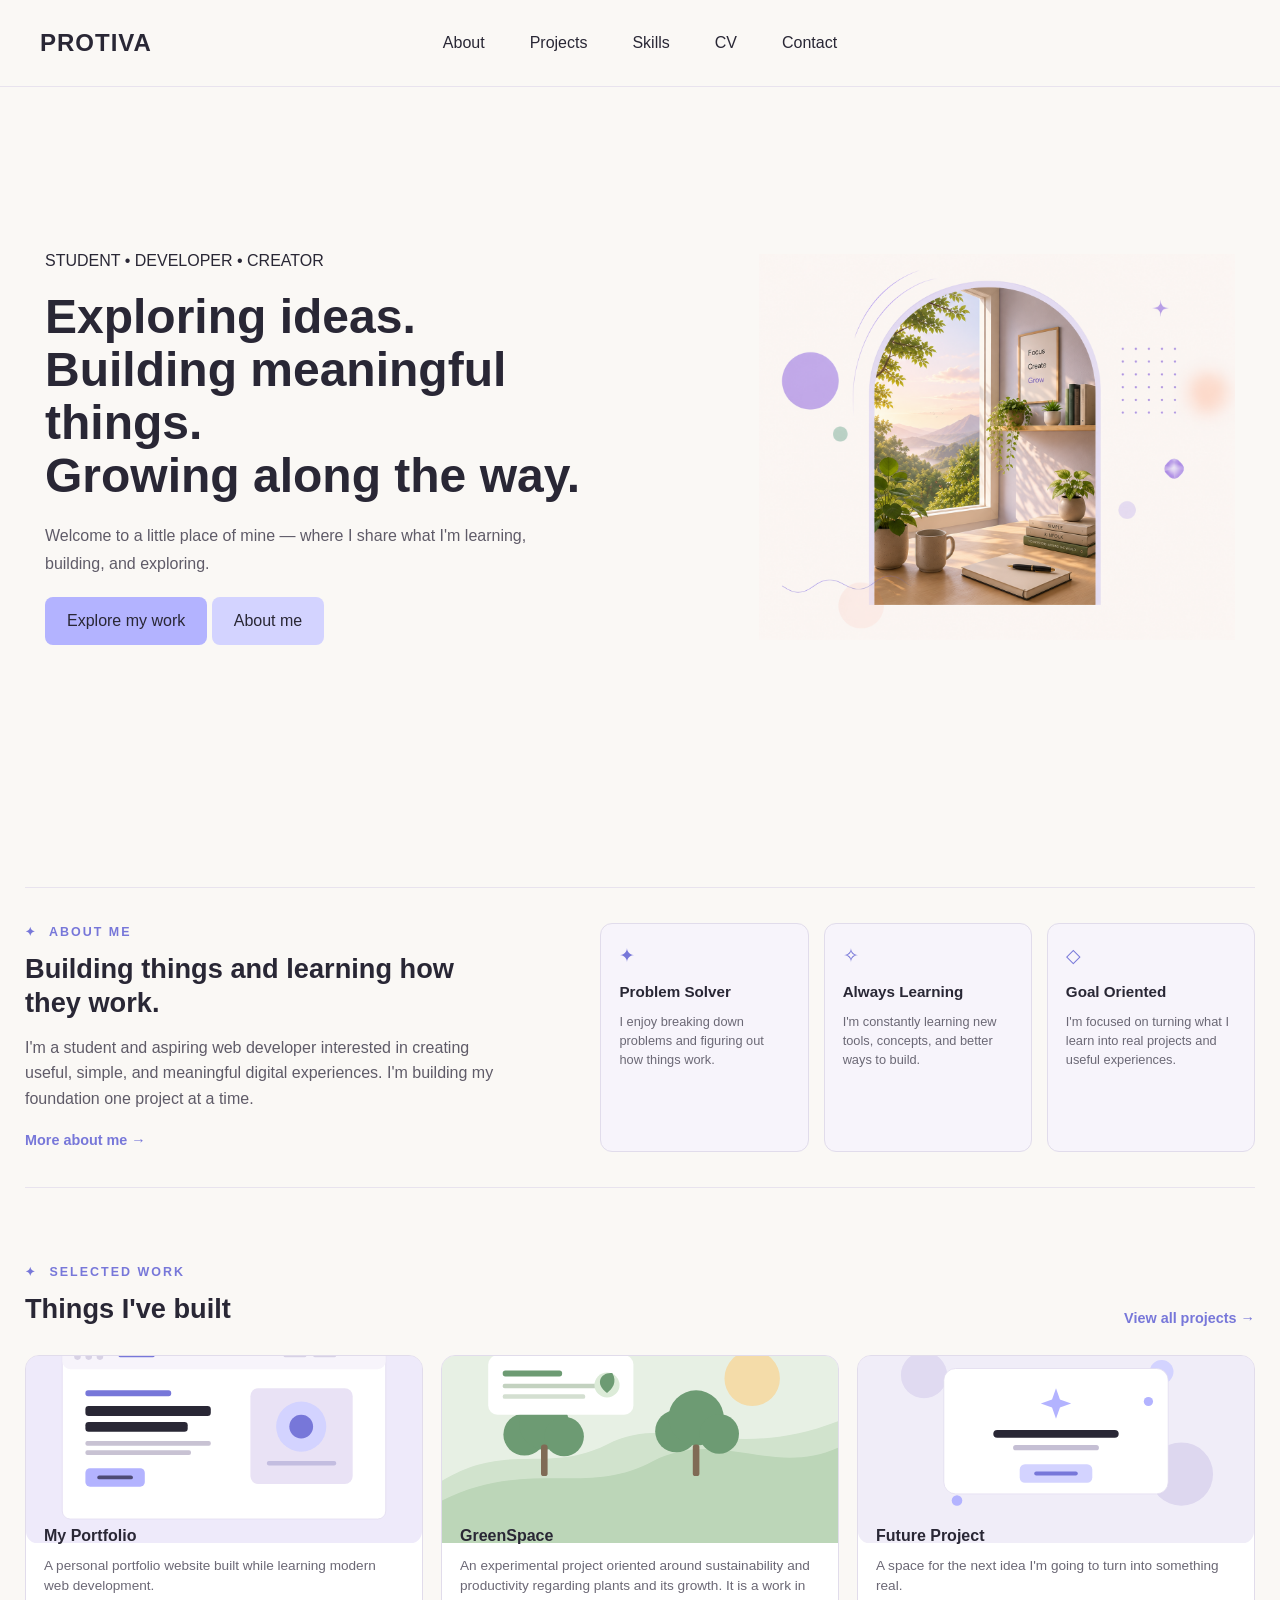
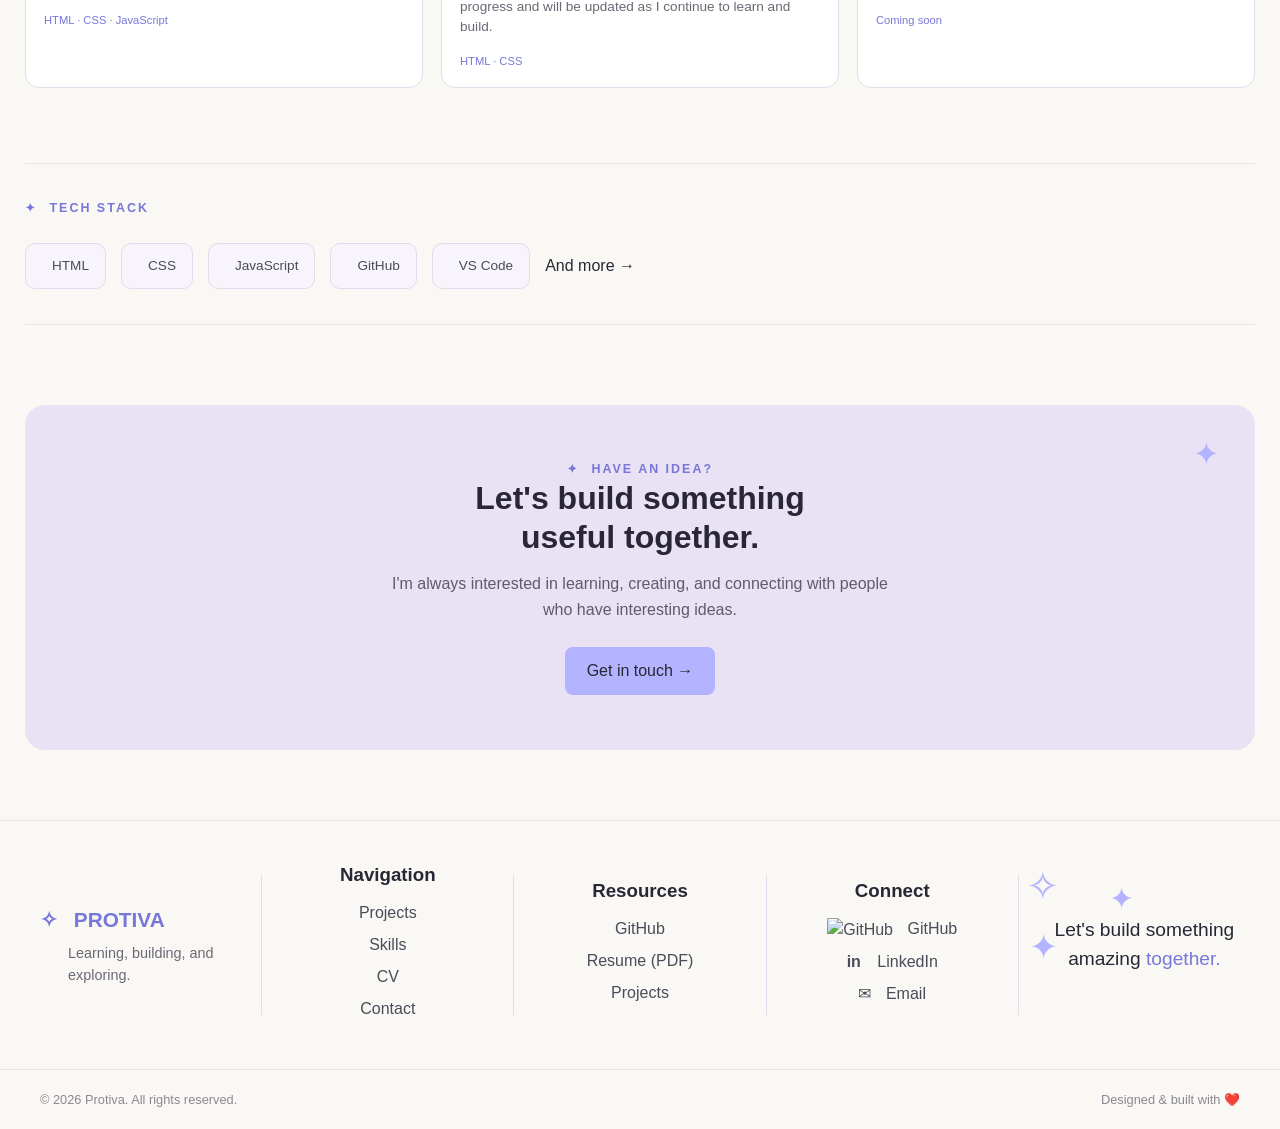
==== index.html @ 505e5fb5 "Update index.html" ====
<!DOCTYPE html>
<html lang="en">

<head>
    <meta charset="UTF-8">
    <meta name="viewport" content="width=device-width, initial-scale=1.0">

    <title>Protiva | Portfolio</title>

    <link rel="stylesheet" href="css/style.css">

    <link
        rel="stylesheet"
        href="https://cdn.jsdelivr.net/gh/devicons/devicon@latest/devicon.min.css"
    >
</head>

<body>

    <!-- ==================== HEADER ==================== -->

    <header>
        <nav>

            <a href="index.html" class="logo">
                PROTIVA
            </a>

            <ul class="nav-links">
                <li>
                    <a href="pages/about.html">About</a>
                </li>

                <li>
                    <a href="pages/projects.html">Projects</a>
                </li>

                <li>
                    <a href="pages/skills.html">Skills</a>
                </li>

                <li>
                    <a href="pages/cv.html">CV</a>
                </li>

                <li>
                    <a href="pages/contact.html">Contact</a>
                </li>
            </ul>

        </nav>
    </header>


    <!-- ==================== MAIN ==================== -->

    <main>


        <!-- ==================== HERO ==================== -->

        <section class="hero">

            <div class="hero-content">

                <p class="eyebrow">
                    STUDENT • DEVELOPER • CREATOR
                </p>

                <h1>
                    Exploring ideas.
                    <br>
                    Building meaningful things.
                    <br>
                    Growing along the way.
                </h1>

                <p class="hero-description">
                    Welcome to a little place of mine — where I share
                    what I'm learning, building, and exploring.
                </p>

                <div class="hero-buttons">

                    <a
                        href="pages/projects.html"
                        class="button primary-button"
                    >
                        Explore my work
                    </a>

                    <a
                        href="pages/about.html"
                        class="button secondary-button"
                    >
                        About me
                    </a>

                </div>

            </div>


            <div class="hero-visual">

                <img
                    src="../images/hero-illustration.png"
                    alt="A creative digital workspace"
                    class="hero-image"
                >

            </div>

        </section>



        <!-- ==================== ABOUT ==================== -->

        <section class="home-about">

            <div class="home-about-content">

                <p class="section-label">
                    ABOUT ME
                </p>

                <h2>
                    Building things and learning how they work.
                </h2>

                <p>
                    I'm a student and aspiring web developer interested
                    in creating useful, simple, and meaningful digital
                    experiences. I'm building my foundation one project
                    at a time.
                </p>

                <a
                    href="pages/about.html"
                    class="text-link"
                >
                    More about me →
                </a>

            </div>


            <div class="home-about-cards">

                <article>

                    <span>✦</span>

                    <h3>
                        Problem Solver
                    </h3>

                    <p>
                        I enjoy breaking down problems and figuring out
                        how things work.
                    </p>

                </article>


                <article>

                    <span>✧</span>

                    <h3>
                        Always Learning
                    </h3>

                    <p>
                        I'm constantly learning new tools, concepts,
                        and better ways to build.
                    </p>

                </article>


                <article>

                    <span>◇</span>

                    <h3>
                        Goal Oriented
                    </h3>

                    <p>
                        I'm focused on turning what I learn into
                        real projects and useful experiences.
                    </p>

                </article>

            </div>

        </section>



        <!-- ==================== SELECTED WORK ==================== -->

        <section class="home-projects">

            <div class="section-heading">

                <div>

                    <p class="section-label">
                        SELECTED WORK
                    </p>

                    <h2>
                        Things I've built
                    </h2>

                </div>


                <a
                    href="pages/projects.html"
                    class="text-link"
                >
                    View all projects →
                </a>

            </div>


            <div class="home-project-grid">


                <!-- PROJECT ONE -->

                <article class="home-project-card">
<div class="home-project-image home-portfolio-preview">

    <svg viewBox="0 0 600 340" xmlns="http://www.w3.org/2000/svg">
        <rect width="600" height="340" rx="18" fill="#eeeafa"/>

        <rect x="55" y="38" width="490" height="265"
              rx="12" fill="#fff" stroke="#ddd7ed"/>

        <rect x="55" y="38" width="490" height="38"
              rx="12" fill="#f7f4fb"/>

        <circle cx="78" cy="57" r="5" fill="#d8d2e5"/>
        <circle cx="95" cy="57" r="5" fill="#d8d2e5"/>
        <circle cx="112" cy="57" r="5" fill="#d8d2e5"/>

        <rect x="140" y="52" width="55" height="6"
              rx="3" fill="#7777d9"/>

        <rect x="390" y="52" width="35" height="6"
              rx="3" fill="#d7d1e5"/>
        <rect x="435" y="52" width="35" height="6"
              rx="3" fill="#d7d1e5"/>

        <rect x="90" y="108" width="130" height="9"
              rx="4" fill="#7777d9"/>

        <rect x="90" y="132" width="190" height="15"
              rx="5" fill="#292735"/>

        <rect x="90" y="156" width="155" height="15"
              rx="5" fill="#292735"/>

        <rect x="90" y="185" width="190" height="7"
              rx="3" fill="#c8c2d3"/>

        <rect x="90" y="199" width="160" height="7"
              rx="3" fill="#c8c2d3"/>

        <rect x="90" y="226" width="90" height="28"
              rx="7" fill="#b3b3ff"/>

        <rect x="108" y="237" width="54" height="6"
              rx="3" fill="#4e4b75"/>

        <rect x="340" y="105" width="155" height="145"
              rx="12" fill="#e9e2f5"/>

        <circle cx="417" cy="163" r="38" fill="#d3d3ff"/>
        <circle cx="417" cy="163" r="18" fill="#7777d9"/>

        <rect x="365" y="215" width="105" height="7"
              rx="3" fill="#c3bde0"/>
    </svg>

</div>


                    <div class="project-info">

                        <h3>
                            My Portfolio
                        </h3>

                        <p>
                            A personal portfolio website built while
                            learning modern web development.
                        </p>

                        <small>
                            HTML · CSS · JavaScript
                        </small>

                    </div>

                </article>



                <!-- PROJECT TWO -->

                <article class="home-project-card">

                    <div class="home-project-image home-greenspace-preview">

    <svg viewBox="0 0 600 340" xmlns="http://www.w3.org/2000/svg">

        <rect width="600" height="340" rx="18" fill="#e7f0e4"/>

        <path
            d="M0 245 C100 185 160 235 250 190
               C350 140 430 220 600 155 V340 H0Z"
            fill="#d1e3cd"/>

        <path
            d="M0 275 C130 210 220 270 320 215
               C420 165 500 240 600 195 V340 H0Z"
            fill="#bcd6b8"/>

        <circle cx="470" cy="90" r="42" fill="#f4dca9"/>

        <g fill="#6d9b73">
            <circle cx="125" cy="175" r="32"/>
            <circle cx="155" cy="160" r="38"/>
            <circle cx="185" cy="178" r="30"/>

            <circle cx="355" cy="170" r="32"/>
            <circle cx="385" cy="150" r="42"/>
            <circle cx="420" cy="174" r="30"/>
        </g>

        <g fill="#806b55">
            <rect x="150" y="190" width="10" height="48" rx="4"/>
            <rect x="380" y="190" width="10" height="48" rx="4"/>
        </g>

        <rect x="70" y="55" width="220" height="90"
              rx="14" fill="#fff"/>

        <rect x="92" y="78" width="90" height="9"
              rx="4" fill="#6d9b73"/>

        <rect x="92" y="98" width="150" height="7"
              rx="3" fill="#c3d2c0"/>

        <rect x="92" y="114" width="125" height="7"
              rx="3" fill="#d4dfd1"/>

        <circle cx="250" cy="100" r="19" fill="#dcebd8"/>

        <path
            d="M250 112 C230 98 241 80 258 82
               C266 95 258 107 250 112Z"
            fill="#6d9b73"/>

    </svg>

</div>


                    <div class="project-info">

                        <h3>
                            GreenSpace
                        </h3>

                        <p>
                            An experimental project oriented around sustainability and productivity regarding plants and its growth.
                             It is a work in progress and will be updated as I continue to learn and build.
                        </p>

                        <small>
                            HTML · CSS
                        </small>

                    </div>

                </article>



                <!-- PROJECT THREE -->

                <article class="home-project-card">

                   <div class="home-project-image home-future-preview">

    <svg viewBox="0 0 600 340" xmlns="http://www.w3.org/2000/svg">

        <rect width="600" height="340" rx="18" fill="#f0edf8"/>

        <circle cx="100" cy="85" r="35" fill="#e0daf1"/>
        <circle cx="490" cy="235" r="48" fill="#ddd7ef"/>
        <circle cx="460" cy="80" r="18" fill="#d3d3ff"/>

        <rect x="130" y="75" width="340" height="190"
              rx="18" fill="#fff" stroke="#ddd7ed"/>

        <path
            d="M300 105 L306 122 L323 128
               L306 134 L300 151
               L294 134 L277 128
               L294 122Z"
            fill="#b3b3ff"/>

        <rect x="205" y="168" width="190" height="12"
              rx="6" fill="#292735"/>

        <rect x="235" y="191" width="130" height="8"
              rx="4" fill="#c5bfd4"/>

        <rect x="245" y="220" width="110" height="28"
              rx="8" fill="#d3d3ff"/>

        <rect x="267" y="231" width="66" height="6"
              rx="3" fill="#7777d9"/>

        <circle cx="150" cy="275" r="8" fill="#b3b3ff"/>
        <circle cx="440" cy="125" r="7" fill="#b3b3ff"/>

    </svg>

</div>

                    <div class="project-info">

                        <h3>
                            Future Project
                        </h3>

                        <p>
                            A space for the next idea I'm going to
                            turn into something real.
                        </p>

                        <small>
                            Coming soon
                        </small>

                    </div>

                </article>


            </div>

        </section>



        <!-- ==================== TECH STACK ==================== -->

        <section class="home-stack">

            <p class="section-label">
                TECH STACK
            </p>


            <div class="stack-list">


                <div class="stack-item">

                    <i class="devicon-html5-plain colored"></i>

                    <span>
                        HTML
                    </span>

                </div>


                <div class="stack-item">

                    <i class="devicon-css3-plain colored"></i>

                    <span>
                        CSS
                    </span>

                </div>


                <div class="stack-item">

                    <i class="devicon-javascript-plain colored"></i>

                    <span>
                        JavaScript
                    </span>

                </div>


                <div class="stack-item">

                    <i class="devicon-github-original"></i>

                    <span>
                        GitHub
                    </span>

                </div>


                <div class="stack-item">

                    <i class="devicon-vscode-plain colored"></i>

                    <span>
                        VS Code
                    </span>

                </div>


                <a
                    href="pages/skills.html"
                    class="stack-more"
                >
                    And more →
                </a>


            </div>

        </section>



        <!-- ==================== CTA ==================== -->

        <section class="home-cta">

            <div class="cta-decoration">
                ✦
            </div>

            <p class="section-label">
                HAVE AN IDEA?
            </p>

            <h2>
                Let's build something
                <br>
                useful together.
            </h2>

            <p>
                I'm always interested in learning, creating,
                and connecting with people who have interesting ideas.
            </p>

            <a
                href="pages/contact.html"
                class="button primary-button"
            >
                Get in touch →
            </a>

        </section>


    </main>



    <!-- ==================== FOOTER ==================== -->

    <footer class="site-footer">


        <!-- BRAND -->

        <div class="footer-brand">

            <a href="index.html">
                PROTIVA
            </a>

            <p>
                Learning, building, and exploring.
            </p>

        </div>


        <div class="line"></div>


        <!-- NAVIGATION -->

        <div class="footer-links">

            <h3>
                Navigation
            </h3>

            <a href="pages/projects.html">
                Projects
            </a>

            <a href="pages/skills.html">
                Skills
            </a>

            <a href="pages/cv.html">
                CV
            </a>

            <a href="pages/contact.html">
                Contact
            </a>

        </div>


        <div class="line"></div>


        <!-- RESOURCES -->

        <div class="resources">

            <h3>
                Resources
            </h3>

            <a href="https://github.com/tiva6" target="_blank" rel="noopener noreferrer">
    GitHub
</a>

            <a href="documents/protiva_cv.pdf" target="_blank">
                Resume (PDF)
            </a>

            <a href="Pages/projects.html">
                Projects
            </a>

        </div>


        <div class="line"></div>


        <!-- CONNECT -->

        <div class="connect">

            <h3>
                Connect
            </h3>

            <a
                href="https://www.github.com/tiva6"
                target="_blank"
            >
                <img
                    src="https://cdn.simpleicons.org/github"
                    alt="GitHub"
                    height="18"
                    width="18"
                >
                GitHub
            </a>

            <a href="https://www.linkedin.com/in/tahminur-rahman-protiva-7878b9432/" target="_blank" class="linkedin">
                LinkedIn
            </a>

            <a
                href="mailto:protivarahman6@gmail.com"
                class="email-span"
            >
                <span>✉</span>
                Email
            </a>

        </div>


        <div class="line"></div>


        <!-- END MESSAGE -->

        <div class="star-text">

            <span class="star star-1">
                ✦
            </span>

            <span class="star star-2">
                ✦
            </span>

            <span class="star star-3">
                ✧
            </span>

            <p>
                Let's build something
                <br>
                amazing
                <span>together.</span>
            </p>

        </div>


    </footer>



    <!-- ==================== BOTTOM ==================== -->

    <section class="bottom">

        <div class="copyright">

            <p class="footer-copy">
                © 2026 Protiva. All rights reserved.
            </p>

        </div>


        <div class="build">

            <p>
                Designed & built with ❤️
            </p>

        </div>

    </section>



    <script src="js/script.js"></script>

</body>

</html>
---- css/style.css ----
/* =========================================================
   PROTIVA PORTFOLIO
   CLEAN MASTER STYLESHEET
========================================================= */


/* =========================================================
   1. RESET + GLOBAL
========================================================= */

* {
    margin: 0;
    padding: 0;
    box-sizing: border-box;
}

html {
    scroll-behavior: smooth;
}

body {
    font-family: Arial, sans-serif;
    background: #faf8f5;
    color: #292735;
    line-height: 1.5;
}

a {
    color: inherit;
    text-decoration: none;
}

img {
    max-width: 100%;
}

button,
input,
textarea {
    font: inherit;
}

::selection {
    background: #d3d3ff;
    color: #292735;
}


/* =========================================================
   2. NAVIGATION
========================================================= */

header {
    width: 100%;
}

nav {
    display: grid;
    grid-template-columns: 1fr auto 1fr;
    align-items: center;

    padding: 25px 40px;

    border-bottom: 1px solid #e8e3ee;
}

.logo {
    grid-column: 1;

    font-size: 1.5rem;
    font-weight: 700;
    letter-spacing: 1px;
}

.nav-links {
    grid-column: 2;

    display: flex;
    align-items: center;
    gap: 45px;

    list-style: none;
}

.nav-links a {
    position: relative;

    font-size: 1rem;
    color: #292735;

    transition: color 0.25s ease;
}

.nav-links a::after {
    content: "";

    position: absolute;
    left: 0;
    bottom: -6px;

    width: 0;
    height: 2px;

    background: #7777d9;

    transition: width 0.25s ease;
}

.nav-links a:hover {
    color: #7777d9;
}

.nav-links a:hover::after {
    width: 100%;
}


/* =========================================================
   3. GENERAL BUTTONS
========================================================= */

.button {
    display: inline-block;

    padding: 12px 22px;

    border-radius: 8px;

    transition:
        transform 0.2s ease,
        box-shadow 0.2s ease;
}

.primary-button {
    background: #b3b3ff;
    color: #292735;
}

.secondary-button {
    background: #d3d3ff;
    color: #292735;
}

.button:hover {
    transform: translateY(-2px);

    box-shadow:
        0 6px 15px rgba(40, 35, 60, 0.1);
}


/* =========================================================
   4. GENERAL SECTION LABEL
========================================================= */

.section-label {
    font-size: 0.78rem;
    font-weight: 600;

    text-transform: uppercase;
    letter-spacing: 2px;

    color: #7777d9;
}

.section-label::before {
    content: "✦";
    margin-right: 7px;
}


/* =========================================================
   5. HOME PAGE — HERO
========================================================= */

.hero {
    min-height: 80vh;

    display: flex;
    justify-content: space-between;
    align-items: center;

    gap: 60px;

    padding: 50px 45px;
}

.hero-content {
    flex: 1;
    max-width: 600px;
}

.hero-content h1,
.hero h1 {
    font-size: 3rem;
    line-height: 1.1;

    margin: 18px 0;

    color: #292735;
}

.hero-description {
    max-width: 520px;

    margin: 20px 0;

    font-size: 1rem;
    line-height: 1.7;

    color: #5f5b68;
}
/* =========================================================
   HOME — HERO VISUAL
========================================================= */

.hero-visual {
    position: relative;

    width: 40%;
    max-width: 500px;
}

.hero-image {
    width: 100%;
    height: auto;

    display: block;

    object-fit: contain;
}

.hero-card {
    position: absolute;

    right: 25px;
    bottom: 25px;

    padding: 12px;

    background: rgba(250, 248, 245, 0.95);

    border: 1px solid #e1dceb;
    border-radius: 12px;

    box-shadow:
        0 6px 18px rgba(40, 35, 60, 0.1);
}

.hero-card span {
    display: block;

    margin-bottom: 4px;

    font-size: 0.7rem;
    text-transform: uppercase;
    letter-spacing: 1px;

    color: #7777d9;
}

.hero-card strong {
    font-size: 0.85rem;
}


/* =========================================================
   6. HOME — ABOUT
========================================================= */

.home-about {
    display: grid;
    grid-template-columns: 1fr 1.2fr;

    gap: 30px;

    margin: 80px 25px 0;
    padding: 35px 0;

    border-top: 1px solid #e8e3ee;
    border-bottom: 1px solid #e8e3ee;
}

.home-about-content {
    max-width: 480px;
}

.home-about-content h2 {
    margin: 10px 0 15px;

    font-size: 1.7rem;
    line-height: 1.25;
}

.home-about-content > p:last-of-type {
    max-width: 500px;

    color: #5f5b68;

    line-height: 1.6;
}

.text-link {
    display: inline-block;

    margin-top: 18px;

    color: #7777d9;
    font-size: 0.9rem;
    font-weight: 700;
}

.text-link:hover {
    color: #5f5fbf;
}

.home-about-cards {
    display: grid;
    grid-template-columns: repeat(3, 1fr);

    gap: 15px;
}

.home-about-cards article {
    padding: 18px;

    background: #f7f4fb;

    border: 1px solid #e1dceb;
    border-radius: 12px;
}

.home-about-cards span {
    color: #7777d9;
    font-size: 1.2rem;
}

.home-about-cards h3 {
    margin: 10px 0 8px;

    font-size: 0.95rem;
}

.home-about-cards p {
    color: #6b6875;

    font-size: 0.8rem;
    line-height: 1.5;
}


/* =========================================================
   7. HOME — PROJECTS
========================================================= */

.home-projects {
    margin: 75px 25px 0;
}

.section-heading {
    display: flex;
    justify-content: space-between;
    align-items: flex-end;

    margin-bottom: 25px;
}

.section-heading h2 {
    margin-top: 8px;

    font-size: 1.7rem;
}

.home-project-grid {
    display: grid;
    grid-template-columns: repeat(3, 1fr);

    gap: 18px;
}

.home-project-card {
    overflow: hidden;

    border: 1px solid #e1dceb;
    border-radius: 14px;

    background: #fff;

    transition:
        transform 0.2s ease,
        box-shadow 0.2s ease;
}

.home-project-card:hover {
    transform: translateY(-4px);

    box-shadow:
        0 8px 20px rgba(40, 35, 60, 0.08);
}

.home-project-image {
    height: 150px;

    display: flex;
    align-items: center;
    justify-content: center;

    background: #e9e2f5;

    color: #7777d9;

    font-size: 2rem;
    font-weight: 700;
}

.home-project-image-green {
    background: #d8efc7;
    color: #5d8050;
}

.home-project-image-purple {
    background: #d3d3ff;
    color: #7777d9;
}

.home-project-card h3 {
    margin: 18px 18px 8px;

    font-size: 1rem;
}

.home-project-card p {
    margin: 0 18px;

    color: #6b6875;

    font-size: 0.85rem;
    line-height: 1.5;
}

.home-project-card small {
    display: block;

    margin: 15px 18px 18px;

    color: #7777d9;

    font-size: 0.7rem;
}


/* =========================================================
   8. HOME — STACK
========================================================= */

.home-stack {
    margin: 75px 25px 0;
    padding: 35px 0;

    border-top: 1px solid #e8e3ee;
    border-bottom: 1px solid #e8e3ee;
}

.stack-list {
    display: flex;
    align-items: center;
    flex-wrap: wrap;

    gap: 15px;

    margin-top: 25px;
}

.stack-item {
    display: flex;
    align-items: center;

    gap: 10px;

    padding: 12px 16px;

    border: 1px solid #e1dceb;
    border-radius: 10px;

    background: #f7f4fb;

    color: #4b4b5a;

    font-size: 0.85rem;
}

.stack-icon {
    width: 28px;
    height: 28px;

    display: flex;
    align-items: center;
    justify-content: center;

    border-radius: 6px;

    background: #d3d3ff;
    color: #5f5fbf;

    font-size: 0.75rem;
    font-weight: 700;
}


/* =========================================================
   9. HOME — CTA
========================================================= */

.home-cta {
    position: relative;
    overflow: hidden;

    margin: 80px 25px 0;
    padding: 55px 30px;

    text-align: center;

    border-radius: 20px;

    background: #e9e2f5;
}

.home-cta h2 {
    margin-bottom: 15px;

    font-size: 2rem;
    line-height: 1.2;
}

.home-cta p:not(.section-label) {
    max-width: 500px;

    margin: 0 auto;

    color: #5f5b68;

    line-height: 1.6;
}

.home-cta .button {
    margin-top: 25px;
}

.cta-decoration {
    position: absolute;

    top: 25px;
    right: 35px;

    color: #b3b3ff;

    font-size: 2rem;
}


/* =========================================================
   10. ABOUT PAGE
========================================================= */

.about-hero {
    display: flex;
    justify-content: space-between;
    align-items: center;

    gap: 60px;

    padding: 70px 45px 50px;
}

.about-hero-content {
    flex: 1;
    max-width: 520px;
}

.about-hero-content h1 {
    margin: 15px 0 20px;

    font-size: 2.4rem;
    line-height: 1.15;
}

.about-hero-content h1 span {
    color: #7777d9;
    font-style: italic;
}

.about-hero-content > p:not(.section-label) {
    max-width: 500px;

    color: #5f5b68;

    line-height: 1.7;
}

.about-buttons {
    display: flex;
    gap: 12px;

    margin-top: 25px;
}

.about-hero-visual {
    position: relative;

    width: 380px;
    min-height: 350px;

    display: flex;
    align-items: center;
    justify-content: center;
}

.about-photo {
    position: relative;
    z-index: 2;
    background: transparent;
    width: 270px;
    height: 330px;

    object-fit: cover;

    border-radius: 12px;
}

.about-decoration {
    position: absolute;

    border-radius: 50%;
}

.about-circle {
    width: 170px;
    height: 170px;

    top: 10px;
    left: 20px;

    background: #e9e2f5;
}

.about-peach {
    width: 80px;
    height: 80px;

    bottom: 30px;
    left: 35px;

    background: #f5dfe8;
}

.about-info-card {
    position: absolute;
    z-index: 3;

    right: 0;
    bottom: 5px;

    width: 190px;

    padding: 15px;

    background: #faf8f5;

    border: 1px solid #e1dceb;
    border-radius: 10px;

    box-shadow:
        0 6px 18px rgba(40, 35, 60, 0.08);
}

.about-info-card p {
    margin-top: 6px;

    color: #8a8792;

    font-size: 0.7rem;
}

.about-info-card strong {
    display: block;

    margin-top: 3px;

    font-size: 0.8rem;
}


/* =========================================================
   11. ABOUT — STATS
========================================================= */

.about-stats {
    display: grid;
    grid-template-columns: repeat(4, 1fr);

    margin: 10px 45px 60px;

    overflow: hidden;

    border: 1px solid #e1dceb;
    border-radius: 12px;

    background: #f7f4fb;
}

.about-stat {
    padding: 22px 15px;

    text-align: center;

    border-right: 1px solid #e1dceb;
}

.about-stat:last-child {
    border-right: none;
}

.about-stat span {
    display: block;

    margin-bottom: 8px;

    color: #7777d9;

    font-size: 1.2rem;
}

.about-stat strong {
    display: block;

    font-size: 1.1rem;
}

.about-stat small {
    display: block;

    margin-top: 5px;

    color: #6b6875;

    font-size: 0.75rem;
}


/* =========================================================
   12. ABOUT — JOURNEY + CARE
========================================================= */

.about-details {
    display: grid;
    grid-template-columns: 1fr 1fr;

    gap: 60px;

    width: 100%;

    margin: 40px 0 90px;
    padding: 0 45px;
}

.about-journey,
.about-learning {
    min-width: 0;
}

.about-journey h2,
.about-learning h2 {
    margin: 12px 0 30px;

    font-size: 1.8rem;
    line-height: 1.25;
}

.journey-list {
    display: flex;
    flex-direction: column;
}

.journey-item {
    display: grid;
    grid-template-columns: 80px minmax(0, 1fr);

    gap: 18px;

    padding: 20px 0;

    border-top: 1px solid #e1dceb;
}

.journey-item:last-child {
    border-bottom: 1px solid #e1dceb;
}

.journey-year {
    padding-top: 3px;

    color: #7777d9;

    font-size: 0.8rem;
    font-weight: 700;
}

.journey-item h3 {
    margin-bottom: 7px;

    font-size: 1rem;
}

.journey-item p {
    color: #6b6875;

    font-size: 0.9rem;
    line-height: 1.6;
}

.care-list {
    display: grid;
    grid-template-columns: 1fr 1fr;

    gap: 14px;
}

.care-item {
    display: flex;

    gap: 12px;

    padding: 18px;

    border: 1px solid #e1dceb;
    border-radius: 12px;

    background: #f7f4fb;
}

.care-item > span {
    flex-shrink: 0;

    color: #7777d9;

    font-size: 1.2rem;
}

.care-item h3 {
    margin-bottom: 6px;

    font-size: 0.95rem;
}

.care-item p {
    color: #6b6875;

    font-size: 0.82rem;
    line-height: 1.5;
}

/* =========================================================
   13. PROJECTS PAGE
========================================================= */

.projects-page {
    width: 100%;
    max-width: 1250px;

    margin: 0 auto;

    padding: 75px 45px 100px;
}


/* =========================================================
   PROJECTS HERO
========================================================= */

.projects-hero {
    position: relative;

    display: flex;
    justify-content: space-between;
    align-items: flex-end;

    min-height: 300px;

    padding-bottom: 55px;

    border-bottom: 1px solid #e8e3ee;
}

.projects-heading {
    max-width: 700px;
}

.projects-heading .section-label {
    margin-bottom: 14px;

    font-size: 0.75rem;
    font-weight: 700;

    letter-spacing: 2.5px;
    text-transform: uppercase;

    color: #7777d9;
}

.projects-heading h1 {
    margin: 0;
    font-size: 3rem;
    color: #292735;

    font-weight: 700;

    line-height: 0.95;
    letter-spacing: 2px;
}

.projects-intro {
    max-width: 560px;

    margin-top: 25px;

    color: #6b6875;

    font-size: 0.95rem;
    line-height: 1.75;
}

.projects-hero-mark {
    padding-bottom: 8px;

    color: #b3b3ff;

    font-size: 3rem;

    transform: rotate(10deg);
}


/* =========================================================
   PROJECT GRID
========================================================= */

.project-grid {
    display: grid;

    grid-template-columns:
        repeat(3, minmax(0, 1fr));

    gap: 24px;

    padding-top: 45px;
}


/* =========================================================
   PROJECT CARD
========================================================= */

.project-card {
    min-width: 0;

    display: flex;
    flex-direction: column;

    overflow: hidden;

    background: #ffffff;

    border: 1px solid #e4dfe9;
    border-radius: 18px;

    transition:
        transform 0.25s ease,
        box-shadow 0.25s ease,
        border-color 0.25s ease;
}

.project-card:hover {
    transform: translateY(-6px);

    border-color: #d8d1e2;

    box-shadow:
        0 15px 35px rgba(45, 38, 60, 0.08);
}


/* =========================================================
   PROJECT PREVIEW
========================================================= */

.project-preview {
    position: relative;

    height: 215px;

    margin: 10px;

    overflow: hidden;

    display: flex;
    align-items: center;
    justify-content: center;

    border-radius: 13px;
}

.project-preview::before {
    content: "";

    position: absolute;

    width: 155px;
    height: 155px;

    top: -65px;
    right: -35px;

    border-radius: 50%;

    background: rgba(255, 255, 255, 0.35);
}

.project-preview::after {
    content: "";

    position: absolute;

    width: 95px;
    height: 95px;

    bottom: -40px;
    left: -25px;

    border-radius: 50%;

    background: rgba(255, 255, 255, 0.25);
}


/* =========================================================
   PREVIEW COLORS
========================================================= */

.project-preview-purple {
    background:
        linear-gradient(
            135deg,
            #eee8fa,
            #dcd2f1
        );

    color: #7770c9;
}

.project-preview-blue {
    background:
        linear-gradient(
            135deg,
            #e7f0f8,
            #d0dfed
        );

    color: #6388ad;
}

.project-preview-green {
    background:
        linear-gradient(
            135deg,
            #e8f1e8,
            #d1e4d2
        );

    color: #69916d;
}


/* =========================================================
   PREVIEW CONTENT
========================================================= */

.preview-symbol {
    position: relative;
    z-index: 2;

    font-size: 3.4rem;
    font-weight: 400;
}

.preview-label {
    position: absolute;
    z-index: 3;

    right: 15px;
    bottom: 12px;

    color: rgba(40, 35, 50, 0.48);

    font-size: 0.58rem;
    font-weight: 700;

    letter-spacing: 1.4px;
}


/* =========================================================
   PROJECT CONTENT
========================================================= */

.project-content {
    display: flex;
    flex-direction: column;

    flex: 1;

    padding: 10px 20px 22px;
}


/* ---------- META ---------- */

.project-meta {
    display: flex;
    justify-content: space-between;
    align-items: center;

    gap: 10px;

    margin-bottom: 12px;
}

.project-type {
    margin: 0;

    color: #8a8490;

    font-size: 0.62rem;
    font-weight: 700;

    letter-spacing: 1.6px;
    text-transform: uppercase;
}

.project-status {
    font-size: 0.64rem;
    font-weight: 600;

    white-space: nowrap;
}

.project-status.completed {
    color: #668c6a;
}

.project-status.progress {
    color: #a08355;
}

.project-status.planned {
    color: #7777a9;
}


/* =========================================================
   PROJECT TITLE
========================================================= */

.project-card h2 {
    margin: 0 0 9px;

    color: #292735;

    font-size: 1.35rem;
    font-weight: 700;

    line-height: 1.2;
    letter-spacing: -0.4px;
}


/* =========================================================
   PROJECT DESCRIPTION
========================================================= */

.project-content > p {
    margin: 0;

    color: #6b6875;

    font-size: 0.79rem;
    line-height: 1.65;
}


/* =========================================================
   PROJECT BOTTOM
========================================================= */

.project-bottom {
    display: flex;
    justify-content: space-between;
    align-items: flex-end;

    gap: 15px;

    margin-top: 25px;
}


/* =========================================================
   TAGS
========================================================= */

.project-tags {
    display: flex;
    flex-wrap: wrap;

    gap: 6px;
}

.project-tags span {
    padding: 5px 9px;

    border-radius: 999px;

    background: #f3f0f7;

    color: #6e6878;

    font-size: 0.59rem;
    font-weight: 600;
}


/* =========================================================
   PROJECT LINK
========================================================= */

.project-link {
    display: inline-flex;
    align-items: center;

    gap: 5px;

    flex-shrink: 0;

    color: #6962b7;

    font-size: 0.7rem;
    font-weight: 700;

    transition:
        color 0.2s ease,
        transform 0.2s ease;
}

.project-link span {
    font-size: 0.85rem;

    transition: transform 0.2s ease;
}

.project-link:hover {
    color: #4f499d;
}

.project-link:hover span {
    transform: translateX(3px);
}
/*
   14. SKILLS PAGE
   YOUR NEW SKILLS DESIGN
========================================================= */

.skills-page {
    width: 100%;
    overflow: hidden;
}


/* ---------- SKILLS HERO ---------- */

.skills-hero {
    width: 100%;

    display: grid;
    grid-template-columns:
        minmax(0, 1.3fr)
        minmax(280px, 0.7fr);

    gap: 80px;

    padding: 90px 45px 75px;

    border-bottom: 1px solid #e8e3ee;
}

.skills-hero-content {
    max-width: 760px;
}

.skills-hero .section-label,
.skill-snapshot .section-label,
.skills-section .section-label,
.learning-next .section-label {
    font-size: 0.78rem;

    text-transform: uppercase;
    letter-spacing: 2px;

    color: #7777d9;
}

.skills-hero .section-label::before,
.skill-snapshot .section-label::before,
.skills-section .section-label::before,
.learning-next .section-label::before {
    content: "✦";
    margin-right: 7px;
}

.skills-hero h1 {
    margin: 15px 0 20px;

    font-size: clamp(1.8rem, 3vw, 2.5rem);
    line-height: 1.1;
    letter-spacing: -1px;
}

.skills-hero h1 span {
    color: #7777d9;
    font-style: italic;
}

.skills-hero-intro {
    max-width: 650px;

    color: #5f5b68;

    font-size: 1.05rem;
    line-height: 1.75;
}

.skills-hero-note {
    align-self: end;

    max-width: 330px;

    padding: 25px 0 5px 25px;

    border-left: 2px solid #b3b3ff;
}

.note-symbol {
    display: block;

    margin-bottom: 15px;

    color: #b3b3ff;

    font-size: 1.5rem;
}

.skills-hero-note p {
    color: #6b6875;

    font-size: 0.9rem;
    line-height: 1.7;
}


/* ---------- SKILL SNAPSHOT ---------- */

.skill-snapshot {
    width: 100%;

    padding: 75px 45px;

    background: #faf8f5;
}

.snapshot-heading {
    display: grid;
    grid-template-columns: 1fr 1fr;

    gap: 60px;

    align-items: end;

    margin-bottom: 35px;
}

.snapshot-heading h2,
.skills-section-heading h2,
.learning-next-heading h2 {
    margin-top: 12px;

    color: #292735;

    font-size: 2rem;
    line-height: 1.2;
}

.snapshot-heading > p {
    max-width: 450px;

    color: #6b6875;

    font-size: 0.9rem;
    line-height: 1.7;
}


/* ---------- SKILL SUMMARY ---------- */

.skill-summary-grid {
    width: 100%;

    display: grid;
    grid-template-columns: repeat(4, minmax(0, 1fr));

    overflow: hidden;

    border: 1px solid #e1dceb;
    border-radius: 14px;

    background: #f7f4fb;
}

.skill-summary {
    min-width: 0;

    display: grid;
    grid-template-columns: auto minmax(0, 1fr) auto;

    align-items: center;

    gap: 13px;

    padding: 22px;

    border-right: 1px solid #e1dceb;
}

.skill-summary:last-child {
    border-right: none;
}

.summary-icon {
    width: 38px;
    height: 38px;

    display: flex;
    align-items: center;
    justify-content: center;

    border-radius: 9px;

    background: #e9e2f5;
    color: #7777d9;

    font-size: 0.85rem;
    font-weight: 700;
}

.skill-summary div {
    min-width: 0;

    display: flex;
    flex-direction: column;

    gap: 4px;
}

.skill-summary strong {
    color: #292735;

    font-size: 0.9rem;
}

.skill-summary div span {
    color: #8a8792;

    font-size: 0.7rem;
}

.skill-summary b {
    color: #7777d9;

    font-size: 0.8rem;
}


/* ---------- CORE SKILLS ---------- */

.skills-section {
    width: 100%;

    padding: 90px 45px;

    background: #f7f4fb;

    border-top: 1px solid #e8e3ee;
    border-bottom: 1px solid #e8e3ee;
}

.skills-section-heading {
    max-width: 700px;

    margin-bottom: 45px;
}

.skills-section-heading > p:last-child {
    max-width: 580px;

    margin-top: 15px;

    color: #6b6875;

    font-size: 0.95rem;
    line-height: 1.7;
}


/* ---------- PROGRESS CARDS ---------- */

.skill-progress-list {
    width: 100%;

    display: grid;
    grid-template-columns: repeat(2, minmax(0, 1fr));

    gap: 20px;
}

.skill-progress-card {
    position: relative;

    min-width: 0;

    padding: 28px;

    border: 1px solid #e1dceb;
    border-radius: 15px;

    background: #faf8f5;

    transition:
        transform 0.25s ease,
        box-shadow 0.25s ease;
}

.skill-progress-card:hover {
    transform: translateY(-4px);

    box-shadow:
        0 10px 22px rgba(40, 35, 60, 0.07);
}

.skill-progress-top {
    display: flex;
    justify-content: space-between;
    align-items: center;

    gap: 20px;

    margin-bottom: 25px;
}

.skill-title {
    min-width: 0;

    display: flex;
    align-items: center;

    gap: 15px;
}

.large-skill-icon {
    flex-shrink: 0;

    width: 48px;
    height: 48px;

    display: flex;
    align-items: center;
    justify-content: center;

    border-radius: 12px;

    background: #e9e2f5;
    color: #7777d9;

    font-size: 1rem;
    font-weight: 700;
}

.skill-title h3 {
    margin-bottom: 4px;

    color: #292735;

    font-size: 1.15rem;
}

.skill-title div span {
    color: #8a8792;

    font-size: 0.72rem;
}

.skill-status {
    display: flex;
    flex-direction: column;
    align-items: flex-end;

    gap: 3px;
}

.skill-status strong {
    color: #7777d9;

    font-size: 1rem;
}

.skill-status span {
    color: #8a8792;

    font-size: 0.65rem;

    text-transform: uppercase;
    letter-spacing: 1px;
}


/* ---------- PROGRESS BAR ---------- */

.progress-track {
    width: 100%;
    height: 7px;

    overflow: hidden;

    margin-bottom: 20px;

    border-radius: 20px;

    background: #e8e3ee;
}

.progress-track span {
    display: block;

    height: 100%;

    border-radius: inherit;

    background: #7777d9;
}

.skill-progress-card > p {
    max-width: 600px;

    color: #6b6875;

    font-size: 0.86rem;
    line-height: 1.65;
}


/* ---------- WHAT'S NEXT ---------- */

.learning-next {
    width: 100%;

    display: grid;
    grid-template-columns:
        minmax(0, 0.8fr)
        minmax(0, 1.2fr);

    gap: 80px;

    padding: 90px 45px;
}

.learning-next-heading {
    max-width: 470px;
}

.learning-next-heading > p:last-child {
    margin-top: 18px;

    color: #6b6875;

    font-size: 0.95rem;
    line-height: 1.7;
}

.next-grid {
    display: flex;
    flex-direction: column;

    border-top: 1px solid #e1dceb;
}

.next-item {
    display: grid;
    grid-template-columns: 50px minmax(0, 1fr);

    gap: 20px;

    padding: 22px 0;

    border-bottom: 1px solid #e1dceb;
}

.next-item > span {
    padding-top: 4px;

    color: #7777d9;

    font-size: 0.75rem;
    font-weight: 700;
}

.next-item h3 {
    margin-bottom: 7px;

    font-size: 1rem;
}

.next-item p {
    max-width: 500px;

    color: #6b6875;

    font-size: 0.85rem;
    line-height: 1.6;
}


/* ---------- SKILL LEVEL ---------- */

.skill-level {
    margin-top: 22px;
}

.skill-level-top {
    display: flex;
    justify-content: space-between;
    align-items: center;

    margin-bottom: 8px;
}

.skill-level-top span:first-child {
    color: #292735;

    font-size: 0.8rem;
    font-weight: 700;
}

.skill-level-top span:last-child {
    color: #7777d9;

    font-size: 0.75rem;
}

.skill-bar {
    width: 100%;
    height: 7px;

    overflow: hidden;

    border-radius: 10px;

    background: #e4ddf2;
}

.skill-progress {
    height: 100%;

    border-radius: 10px;

    background: #7777d9;
}

.html-progress {
    width: 75%;
}

.css-progress {
    width: 65%;
}

.js-progress {
    width: 35%;
}

.github-progress {
    width: 45%;
}


/* =========================================================
   15. CV PAGE
========================================================= */

/* ---------- CV PAGE WRAPPER ---------- */

.cv-page {
    width: 100%;
    overflow: hidden;
}


/* ---------- CV HERO ---------- */

.cv-hero {
    display: grid;
    grid-template-columns:
        minmax(0, 1.25fr)
        minmax(280px, 0.75fr);

    gap: 80px;

    padding: 85px 45px 75px;

    border-bottom: 1px solid #e8e3ee;
}

.cv-hero-content {
    max-width: 700px;
}

.cv-hero .section-label {
    margin-bottom: 15px;

    font-size: 0.75rem;
    font-weight: 600;

    text-transform: uppercase;
    letter-spacing: 2.5px;

    color: #7777d9;
}

  .cv-hero h1 {
     margin: 0 0 22px;

    font-size: clamp(2rem, 3vw, 3rem);
    line-height: 1;
    letter-spacing: -1.8px;

    color: #292735;
}


.cv-hero h1 span {
    display: block;

    color: #7777d9;

    font-style: italic;
}

.cv-hero-intro {
    max-width: 600px;

    color: #68636f;

    font-size: 1rem;
    line-height: 1.75;
}

.cv-download {
    margin-top: 28px;
}


/* ---------- CV HERO NOTE ---------- */

.cv-hero-note {
    align-self: end;

    max-width: 330px;

    padding: 25px 0 8px 25px;

    border-left: 2px solid #b3b3ff;
}

.cv-hero-note > span {
    display: block;

    margin-bottom: 15px;

    color: #b3b3ff;

    font-size: 1.5rem;
}

.cv-hero-note p {
    color: #6b6875;

    font-size: 0.9rem;
    line-height: 1.7;
}


/* ---------- CV SUMMARY ---------- */

.cv-summary {
    display: grid;
    grid-template-columns: repeat(4, minmax(0, 1fr));

    margin: 0 45px;

    overflow: hidden;

    border: 1px solid #e1dceb;
    border-top: none;
    border-radius: 0 0 14px 14px;

    background: #f7f4fb;
}

.cv-summary-item {
    min-width: 0;

    display: flex;
    align-items: center;

    gap: 13px;

    padding: 22px;

    border-right: 1px solid #e1dceb;
}

.cv-summary-item:last-child {
    border-right: none;
}

.cv-summary-icon {
    width: 38px;
    height: 38px;

    flex-shrink: 0;

    display: flex;
    align-items: center;
    justify-content: center;

    border-radius: 9px;

    background: #e9e2f5;
    color: #7777d9;

    font-size: 0.9rem;
    font-weight: 700;
}

.cv-summary-item div {
    min-width: 0;

    display: flex;
    flex-direction: column;

    gap: 3px;
}

.cv-summary-item small {
    color: #8a8792;

    font-size: 0.62rem;
    font-weight: 600;

    letter-spacing: 1.2px;
}

.cv-summary-item strong {
    color: #292735;

    font-size: 0.82rem;
}


/* ---------- CV MAIN CONTENT ---------- */

.cv-content {
    display: grid;
    grid-template-columns:
        minmax(0, 1.35fr)
        minmax(280px, 0.65fr);

    gap: 75px;

    padding: 90px 45px 100px;
}

.cv-main {
    min-width: 0;
}


/* ---------- CV BLOCK ---------- */

.cv-block {
    padding-bottom: 55px;
    margin-bottom: 55px;

    border-bottom: 1px solid #e1dceb;
}

.cv-block:last-child {
    margin-bottom: 0;
}

.cv-block-label {
    margin-bottom: 10px;

    color: #7777d9;

    font-size: 0.68rem;
    font-weight: 700;

    text-transform: uppercase;
    letter-spacing: 2px;
}

.cv-block h2,
.cv-side-block h2 {
    margin-bottom: 30px;

    color: #292735;

    font-size: 2rem;
    line-height: 1.2;
}


/* ---------- CV ENTRIES ---------- */

.cv-entry {
    display: grid;
    grid-template-columns: 95px minmax(0, 1fr);

    gap: 25px;

    padding: 25px 0;

    border-top: 1px solid #e1dceb;
}

.cv-entry:last-child {
    border-bottom: 1px solid #e1dceb;
}

.cv-entry-date {
    padding-top: 3px;

    color: #7777d9;

    font-size: 0.68rem;
    font-weight: 700;

    line-height: 1.5;
    letter-spacing: 0.8px;
}

.cv-entry-content {
    min-width: 0;
}

.cv-entry-content h3 {
    margin-bottom: 5px;

    color: #292735;

    font-size: 1.1rem;
}

.cv-entry-meta {
    margin-bottom: 12px;

    color: #7777d9;

    font-size: 0.78rem;
    font-weight: 600;
}

.cv-entry-content > p:last-child {
    max-width: 600px;

    color: #6b6875;

    font-size: 0.88rem;
    line-height: 1.7;
}


/* ---------- CV PROJECT ENTRY ---------- */

.cv-project-entry {
    display: grid;
    grid-template-columns: 55px minmax(0, 1fr);

    gap: 20px;

    padding: 25px 0;

    border-top: 1px solid #e1dceb;
}

.cv-project-number {
    width: 38px;
    height: 38px;

    display: flex;
    align-items: center;
    justify-content: center;

    border-radius: 9px;

    background: #e9e2f5;
    color: #7777d9;

    font-size: 0.7rem;
    font-weight: 700;
}

.cv-project-entry h3 {
    margin-bottom: 8px;

    color: #292735;

    font-size: 1.05rem;
}

.cv-project-entry p {
    max-width: 600px;

    color: #6b6875;

    font-size: 0.88rem;
    line-height: 1.65;
}


/* ---------- PROJECT TAGS ---------- */

.cv-project-tags {
    display: flex;
    flex-wrap: wrap;

    gap: 7px;

    margin-top: 15px;
}

.cv-project-tags span {
    padding: 6px 10px;

    border-radius: 999px;

    background: #f3f0f7;

    color: #686172;

    font-size: 0.65rem;
    font-weight: 600;
}


/* ---------- CV SIDEBAR ---------- */

.cv-sidebar {
    min-width: 0;

    display: flex;
    flex-direction: column;

    gap: 55px;
}

.cv-side-block {
    min-width: 0;
}

.cv-side-block h2 {
    margin-bottom: 25px;

    font-size: 1.5rem;
}


/* ---------- CV SKILLS ---------- */

.cv-skill-list {
    display: flex;
    flex-direction: column;

    gap: 20px;
}

.cv-skill {
    width: 100%;
}

.cv-skill > div:first-child {
    display: flex;
    justify-content: space-between;
    align-items: center;

    margin-bottom: 8px;
}

.cv-skill > div:first-child span {
    color: #292735;

    font-size: 0.8rem;
    font-weight: 700;
}

.cv-skill > div:first-child b {
    color: #7777d9;

    font-size: 0.72rem;
}

.cv-skill-bar {
    width: 100%;
    height: 6px;

    overflow: hidden;

    border-radius: 20px;

    background: #e4ddf2;
}

.cv-skill-bar span {
    display: block;

    height: 100%;

    border-radius: inherit;

    background: #7777d9;
}


/* ---------- CV INTERESTS ---------- */

.cv-interest-list {
    display: flex;
    flex-wrap: wrap;

    gap: 8px;
}

.cv-interest-list span {
    padding: 8px 12px;

    border: 1px solid #e1dceb;
    border-radius: 999px;

    background: #f7f4fb;

    color: #686172;

    font-size: 0.72rem;
}


/* ---------- CURRENTLY LEARNING ---------- */

.cv-currently {
    position: relative;

    padding: 25px;

    overflow: hidden;

    border: 1px solid #e1dceb;
    border-radius: 15px;

    background: #f7f4fb;
}

.cv-currently-star {
    position: absolute;

    top: 18px;
    right: 20px;

    color: #b3b3ff;

    font-size: 1.5rem;
}

.cv-currently .cv-block-label {
    margin-bottom: 10px;
}

.cv-currently h2 {
    margin-bottom: 12px;

    font-size: 1.35rem;
}

.cv-currently > p:last-child {
    color: #6b6875;

    font-size: 0.85rem;
    line-height: 1.65;
}


/* =========================================================
   16. CONTACT PAGE
========================================================= */

.contact {
    width: 100%;
    max-width: 1250px;

    margin: 0 auto;

    padding: 85px 45px 110px;
}


/* ---------- CONTACT HEADER ---------- */

.contact .section-label {
    margin-bottom: 14px;

    font-size: 0.75rem;
    font-weight: 600;

    letter-spacing: 2.5px;
    text-transform: uppercase;

    color: #7777d9;
}

.contact h1 {
    margin: 0;

    font-size: clamp(2.3rem, 3vw, 4.2rem);
    line-height: 1;
    letter-spacing: -2px;

    color: #211d29;
}

.contact-intro {
    max-width: 600px;

    margin: 22px 0 60px;

    color: #68636f;

    font-size: 1rem;
    line-height: 1.75;
}


/* =========================================================
   CONTACT CONTENT
========================================================= */

.contact-content {
    display: grid;
    grid-template-columns: 0.85fr 1.15fr;

    gap: 30px;

    width: 100%;
    max-width: 1000px;

    margin: 0 auto;
}


/* =========================================================
   CONTACT INFO
========================================================= */

.contact-info {
    padding: 32px;

    border: 1px solid #e1dceb;
    border-radius: 18px;

    background: #f7f4fb;
}

.contact-info h2 {
    margin-bottom: 14px;

    font-size: 1.5rem;
    line-height: 1.2;

    color: #292735;
}

.contact-info > p {
    margin-bottom: 25px;

    color: #6b6875;

    font-size: 0.9rem;
    line-height: 1.7;
}


/* ---------- CONTACT LINKS ---------- */

.contact-links {
    display: flex;
    flex-direction: column;

    gap: 12px;

    margin-top: 20px;
}

.contact-links a {
    display: flex;
    align-items: center;

    padding: 13px 15px;

    border: 1px solid #e1dceb;
    border-radius: 10px;

    background: #faf8f5;

    color: #5f5b68;

    font-size: 0.85rem;
    font-weight: 600;

    transition:
        transform 0.2s ease,
        color 0.2s ease,
        border-color 0.2s ease;
}

.contact-links a:hover {
    transform: translateX(4px);

    border-color: #cfc8e0;

    color: #7777d9;
}


/* =========================================================
   CONTACT FORM
========================================================= */

.contact-form {
    display: flex;
    flex-direction: column;

    padding: 32px;

    border: 1px solid #e1dceb;
    border-radius: 18px;

    background: #fff;

    box-shadow:
        0 10px 30px rgba(50, 40, 70, 0.05);
}


/* ---------- FORM LABELS ---------- */

.contact-form label {
    margin-bottom: 7px;

    color: #292735;

    font-size: 0.8rem;
    font-weight: 700;
}


/* ---------- FORM INPUTS ---------- */

.contact-form input,
.contact-form textarea {
    width: 100%;

    padding: 13px 14px;
    margin-bottom: 20px;

    border: 1px solid #ded9eb;
    border-radius: 9px;

    background: #faf8f5;

    color: #292735;

    outline: none;

    transition:
        border-color 0.2s ease,
        box-shadow 0.2s ease;
}

.contact-form input::placeholder,
.contact-form textarea::placeholder {
    color: #aaa6b0;
}

.contact-form input:focus,
.contact-form textarea:focus {
    border-color: #7777d9;

    box-shadow:
        0 0 0 3px rgba(119, 119, 217, 0.08);
}


/* ---------- MESSAGE ---------- */

.contact-form textarea {
    min-height: 150px;

    resize: vertical;
}


/* ---------- SUBMIT BUTTON ---------- */

.contact-form button {
    align-self: flex-start;

    margin-top: 5px;

    border: none;

    cursor: pointer;
}
/* =========================================================
   17. FOOTER
========================================================= */

.site-footer {
    display: flex;
    justify-content: space-between;
    align-items: center;

    gap: 30px;

    margin-top: 70px;
    padding: 40px;

    border-top: 1px solid #e8e3ee;
}

.footer-brand,
.footer-links,
.resources,
.connect {
    flex: 1;
}

.footer-brand a {
    color: #7777d9;

    font-size: 1.3rem;
    font-weight: 700;
}

.footer-brand a::before {
    content: "✧";
    margin-right: 10px;
}

.footer-brand p {
    max-width: 160px;

    margin-top: 8px;
    margin-left: 28px;

    color: #6b6875;

    font-size: 0.9rem;
}

.footer-links,
.resources,
.connect {
    text-align: center;
}

.footer-links a,
.resources a,
.connect a {
    display: block;

    margin: 8px;

    color: #4b4b5a;

    transition: color 0.2s ease;
}

.footer-links a:hover,
.resources a:hover,
.connect a:hover {
    color: #7777d9;
}

.footer-links h3,
.resources h3,
.connect h3 {
    margin-bottom: 12px;
}

.connect img {
    margin-right: 10px;

    vertical-align: middle;
}

.linkedin::before {
    content: "in";

    margin-right: 12px;

    font-weight: 700;
}

.email-span span {
    margin-right: 10px;
}

.line {
    width: 1px;
    height: 140px;

    flex-shrink: 0;

    background: #e1dceb;
}


/* ---------- FOOTER MESSAGE ---------- */

.star-text {
    position: relative;

    flex: 1;

    text-align: center;
}

.star-text p {
    margin: 0;

    font-size: 1.2rem;
}

.star-text p span {
    color: #7777d9;
}

.star {
    position: absolute;

    color: #b3b3ff;
}

.star-1 {
    top: -40px;
    left: 60px;

    font-size: 30px;
}

.star-2 {
    top: 5px;
    left: -20px;

    font-size: 35px;
}

.star-3 {
    top: -60px;
    right: 180px;

    font-size: 40px;
}


/* =========================================================
   18. FOOTER BOTTOM
========================================================= */

.bottom {
    width: 100%;

    display: flex;
    justify-content: space-between;
    align-items: center;

    padding: 20px 40px;

    border-top: 1px solid #e8e3ee;
}

.footer-copy {
    color: #8a8792;

    font-size: 0.8rem;
}

.build {
    color: #8a8792;

    font-size: 0.8rem;
}




























/* =========================================================
   19. RESPONSIVE — TABLET
========================================================= */

@media (max-width: 950px) {

    /* NAV */

    nav {
        padding: 22px 30px;
    }

    .nav-links {
        gap: 25px;
    }


    /* HOME */

    .hero {
        gap: 40px;
        padding: 60px 30px;
    }

    .hero-content h1,
    .hero h1 {
        font-size: 2.5rem;
    }


    /* ABOUT */

    .about-hero {
        padding: 60px 30px 45px;
    }

    .about-hero-visual {
        width: 340px;
    }

    .about-details {
        padding: 0 30px;
        gap: 40px;
    }


    /* PROJECTS */

.projects-page {
    padding: 65px 30px 85px;
}

.projects-hero {
    min-height: 260px;
}

.projects-heading h1 {
    font-size: 4.5rem;
}

.project-grid {
    grid-template-columns: repeat(2, minmax(0, 1fr));
}

.project-preview {
    height: 190px;
}


    /* SKILLS */

    .skills-hero {
        grid-template-columns: 1fr;

        gap: 45px;

        padding: 70px 35px;
    }

    .skills-hero-note {
        max-width: 500px;

        justify-self: start;
    }

    .skill-snapshot,
    .skills-section,
    .learning-next {
        padding-left: 35px;
        padding-right: 35px;
    }

    .skill-summary-grid {
        grid-template-columns: repeat(2, 1fr);
    }

    .skill-summary:nth-child(2) {
        border-right: none;
    }

    .skill-summary:nth-child(-n + 2) {
        border-bottom: 1px solid #e1dceb;
    }

    .skill-progress-list {
        grid-template-columns: 1fr;
    }

    .learning-next {
        grid-template-columns: 1fr;

        gap: 50px;
    }


    /* CONTACT */

    .contact-content {
        grid-template-columns: 1fr;
        max-width: 700px;
    }


    /* FOOTER */

    .site-footer {
        flex-wrap: wrap;
    }
}


/* =========================================================
   20. RESPONSIVE — MOBILE
========================================================= */

@media (max-width: 800px) {

    /* NAV */

    nav {
        display: flex;
        flex-direction: column;

        align-items: center;

        gap: 20px;

        padding: 22px 25px;
    }

    .nav-links {
        justify-content: center;
        flex-wrap: wrap;

        gap: 18px;
    }


    /* HOME */

    .hero {
        flex-direction: column;

        text-align: center;

        padding: 55px 25px;
    }

    .hero-content {
        width: 100%;
    }

    .hero-description {
        margin-left: auto;
        margin-right: auto;
    }

    .hero-visual {
        width: 85%;
        max-width: 420px;
    }


    /* ABOUT */

    .about-hero {
        flex-direction: column;

        text-align: center;

        padding: 50px 25px;
    }

    .about-hero-content {
        max-width: 100%;
    }

    .about-hero-content > p:not(.section-label) {
        margin-left: auto;
        margin-right: auto;
    }

    .about-buttons {
        justify-content: center;
        flex-wrap: wrap;
    }

    .about-hero-visual {
        width: 100%;
        max-width: 380px;
    }

    .about-stats {
        grid-template-columns: repeat(2, 1fr);

        margin: 10px 25px 45px;
    }

    .about-stat:nth-child(2) {
        border-right: none;
    }

    .about-stat:nth-child(-n + 2) {
        border-bottom: 1px solid #e1dceb;
    }

    .about-details {
        grid-template-columns: 1fr;

        gap: 50px;

        margin: 30px 25px 70px;
        padding: 0;
    }

    .journey-item {
        grid-template-columns: 55px minmax(0, 1fr);
    }

    .care-list {
        grid-template-columns: 1fr;
    }


    /* PROJECTS */

.projects-page {
    padding: 55px 25px 75px;
}

.projects-hero {
    min-height: auto;

    align-items: flex-start;

    padding-bottom: 40px;
}

.projects-heading h1 {
    font-size: 3.4rem;

    letter-spacing: -2px;
}

.projects-intro {
    margin-top: 18px;

    font-size: 0.85rem;
}

.projects-hero-mark {
    display: none;
}

.project-grid {
    grid-template-columns: 1fr;

    gap: 20px;

    padding-top: 30px;
}

.project-preview {
    height: 200px;
}

.project-content {
    padding: 9px 18px 20px;
}


    /* SKILLS */

    .skills-hero {
        padding: 55px 25px;
    }

    .skills-hero h1 {
        font-size: 2rem;
        letter-spacing: -1px;
    }

    .skill-snapshot,
    .skills-section,
    .learning-next {
        padding: 60px 25px;
    }

    .snapshot-heading {
        grid-template-columns: 1fr;

        gap: 15px;
    }

    .skill-summary-grid {
        grid-template-columns: 1fr;
    }

    .skill-summary {
        border-right: none;

        border-bottom: 1px solid #e1dceb;
    }

    .skill-summary:last-child {
        border-bottom: none;
    }

    .skill-summary:nth-child(-n + 2) {
        border-bottom: 1px solid #e1dceb;
    }

    .skill-progress-card {
        padding: 23px;
    }

    .skill-progress-top {
        align-items: flex-start;
    }

    .skill-status {
        flex-shrink: 0;
    }


    /* CV */

    .cv {
        padding: 30px 25px 60px;
    }

    .cv-intro {
        width: 100%;
    }

    .cv-section {
        width: 100%;

        margin-top: 40px;
    }

    .cv-item {
        width: 100%;
    }


    /* CONTACT */

    .contact {
        padding: 30px 25px 60px;
    }

    .contact-content {
        width: 100%;

        gap: 35px;

        margin-top: 40px;
    }


    /* HOME SECTIONS */

    .home-about {
        grid-template-columns: 1fr;

        gap: 20px;

        margin: 60px 25px 0;
    }

    .home-about-cards {
        grid-template-columns: 1fr;
    }

    .home-projects {
        margin: 55px 25px 0;
    }

    .section-heading {
        align-items: flex-start;

        flex-direction: column;

        gap: 10px;
    }

    .home-project-grid {
        grid-template-columns: 1fr;
    }

    .home-project-image {
        height: 180px;
    }

    .home-stack {
        margin: 55px 25px 0;
    }

    .home-cta {
        margin: 55px 25px 0;
        padding: 55px 20px;
    }

    .home-cta h2 {
        font-size: 1.6rem;
    }


    /* FOOTER */

    .site-footer {
        flex-direction: column;

        align-items: center;

        text-align: center;

        gap: 35px;

        padding: 55px 25px 40px;
    }

    .footer-brand,
    .footer-links,
    .resources,
    .connect,
    .star-text {
        width: 100%;
        max-width: 300px;
    }

    .footer-brand p {
        margin-left: auto;
        margin-right: auto;
    }

    .line {
        display: none;
    }

    .bottom {
        flex-direction: column;

        gap: 10px;

        text-align: center;

        padding: 20px 25px;
    }

    .star-text {
        margin-top: 20px;
    }

    .star-1 {
        left: 15px;
    }

    .star-2 {
        left: -5px;
    }

    .star-3 {
        right: 15px;
    }
}


/* =========================================================
   21. VERY SMALL SCREENS
========================================================= */

@media (max-width: 500px) {

    .logo {
        font-size: 1.3rem;
    }

    .nav-links {
        gap: 14px;
    }

    .nav-links a {
        font-size: 0.9rem;
    }

    .hero-content h1,
    .hero h1 {
        font-size: 2rem;
    }

    .about-hero-content h1 {
        font-size: 2rem;
    }

    .about-photo {
        width: 230px;
        height: 290px;
    }

    .about-info-card {
        width: 165px;
        right: 5px;
    }

    .about-stats {
        grid-template-columns: 1fr 1fr;
    }

   /* PROJECTS */

.projects-heading h1 {
    font-size: 2.8rem;

    letter-spacing: -1.5px;
}

.project-preview {
    height: 180px;
}

.project-bottom {
    flex-direction: column;

    align-items: flex-start;
}

.project-link {
    margin-top: 2px;
}

    .skill-progress-top {
        flex-direction: column;

        align-items: flex-start;
    }

    .skill-status {
        align-items: flex-start;
    }

    .large-skill-icon {
        width: 42px;
        height: 42px;
    }
    /* =========================================================
   CV RESPONSIVE — TABLET
========================================================= */

@media (max-width: 950px) {

    .cv-hero {
        grid-template-columns: 1fr;

        gap: 45px;

        padding: 70px 30px 60px;
    }

    .cv-hero-note {
        justify-self: start;

        max-width: 500px;
    }

    .cv-summary {
        grid-template-columns: repeat(2, 1fr);

        margin: 0 30px;
    }

    .cv-summary-item:nth-child(2) {
        border-right: none;
    }

    .cv-summary-item:nth-child(-n + 2) {
        border-bottom: 1px solid #e1dceb;
    }

    .cv-content {
        grid-template-columns: 1fr;

        gap: 65px;

        padding: 70px 30px 85px;
    }

    .cv-sidebar {
        display: grid;
        grid-template-columns: repeat(2, minmax(0, 1fr));

        gap: 45px;
    }

    .cv-currently {
        grid-column: 1 / -1;
    }
}


/* =========================================================
   CV RESPONSIVE — MOBILE
========================================================= */

@media (max-width: 800px) {

    .cv-hero {
        padding: 55px 25px;
    }

    .cv-hero h1 {
        font-size: 2.8rem;
        letter-spacing: -2px;
    }

    .cv-hero-intro {
        font-size: 0.9rem;
    }

    .cv-summary {
        grid-template-columns: 1fr;

        margin: 0 25px;
    }

    .cv-summary-item {
        border-right: none;

        border-bottom: 1px solid #e1dceb;
    }

    .cv-summary-item:last-child {
        border-bottom: none;
    }

    .cv-content {
        padding: 60px 25px 75px;
    }

    .cv-block h2 {
        font-size: 1.7rem;
    }

    .cv-entry {
        grid-template-columns: 65px minmax(0, 1fr);

        gap: 15px;
    }

    .cv-entry-date {
        font-size: 0.62rem;
    }

    .cv-entry-content h3 {
        font-size: 1rem;
    }

    .cv-sidebar {
        display: flex;

        gap: 45px;
    }

    .cv-side-block h2 {
        font-size: 1.4rem;
    }
}


/* =========================================================
   CV RESPONSIVE — VERY SMALL
========================================================= */

@media (max-width: 500px) {

    .cv-hero h1 {
        font-size: 2.35rem;
    }

    .cv-entry {
        grid-template-columns: 1fr;

        gap: 8px;
    }

    .cv-entry-date {
        padding-top: 0;
    }

    .cv-project-entry {
        grid-template-columns: 45px minmax(0, 1fr);

        gap: 15px;
    }

    .cv-project-number {
        width: 34px;
        height: 34px;
    }
}

}
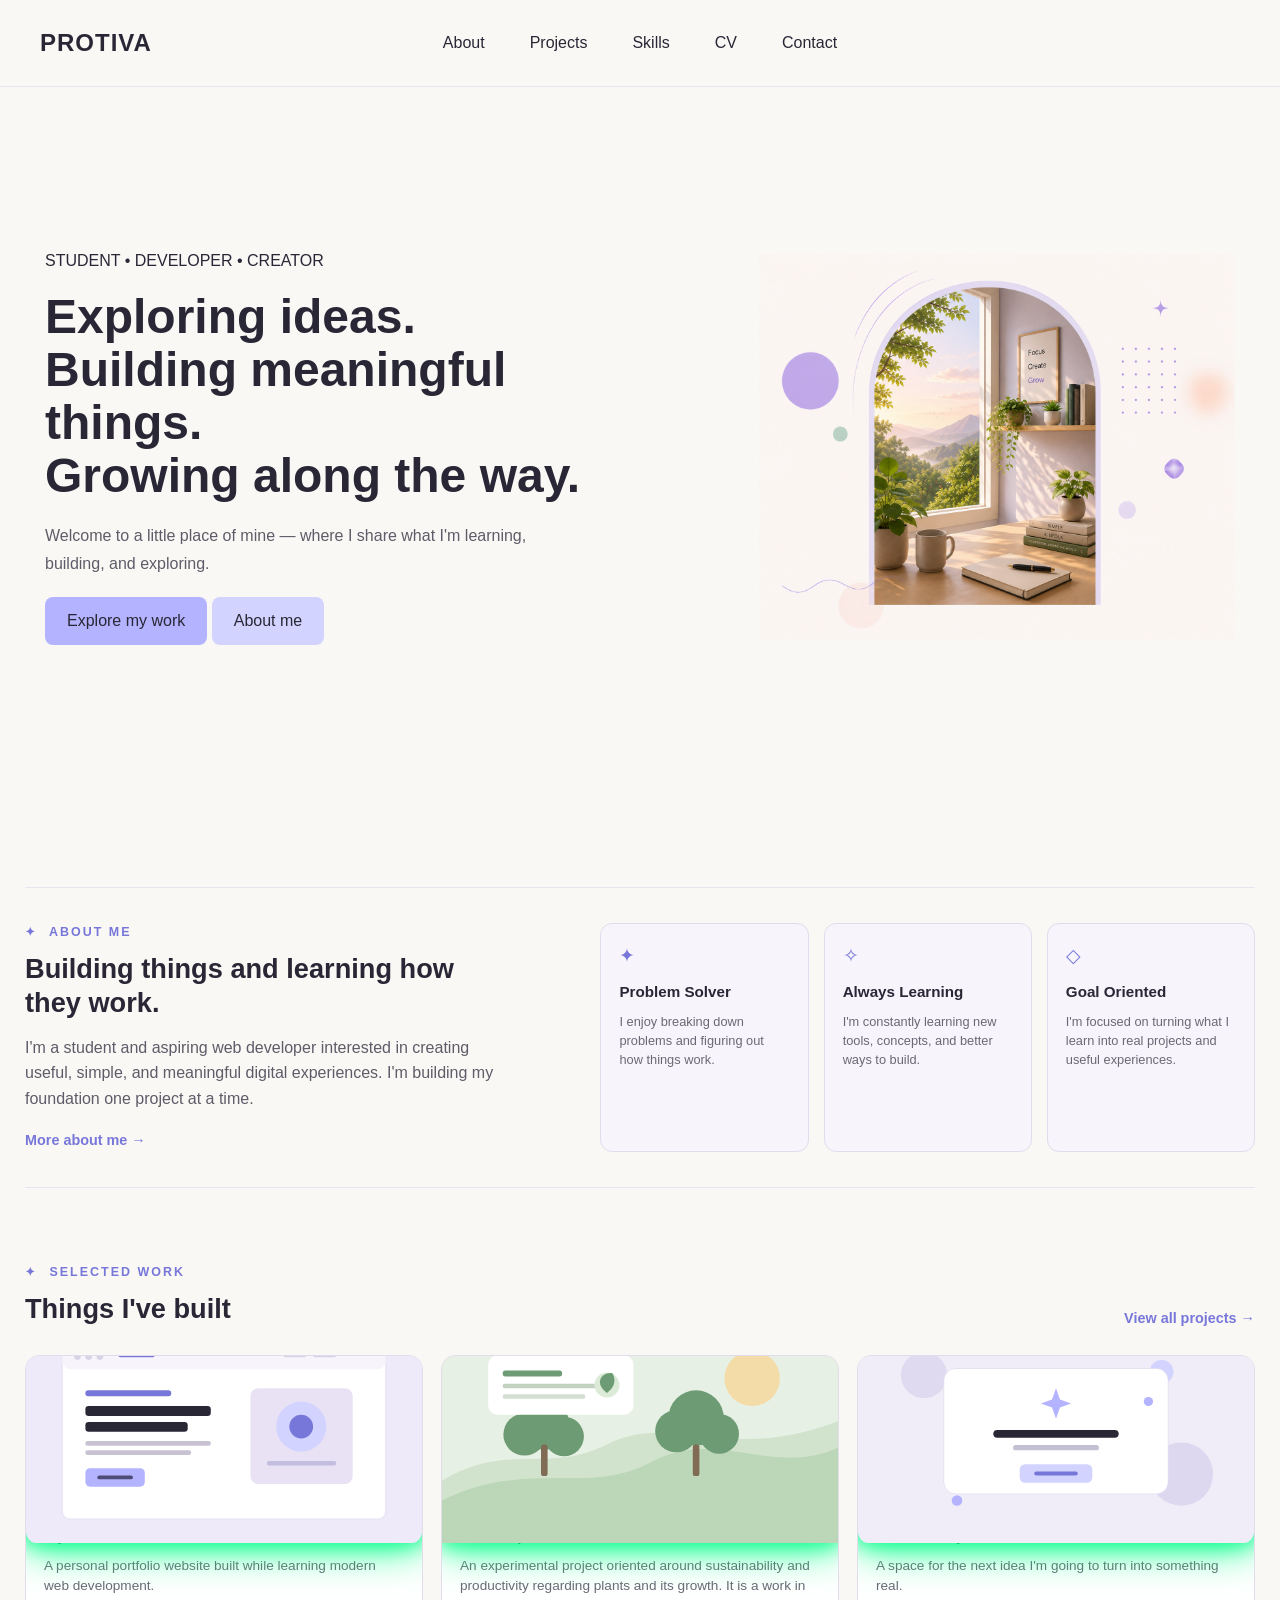
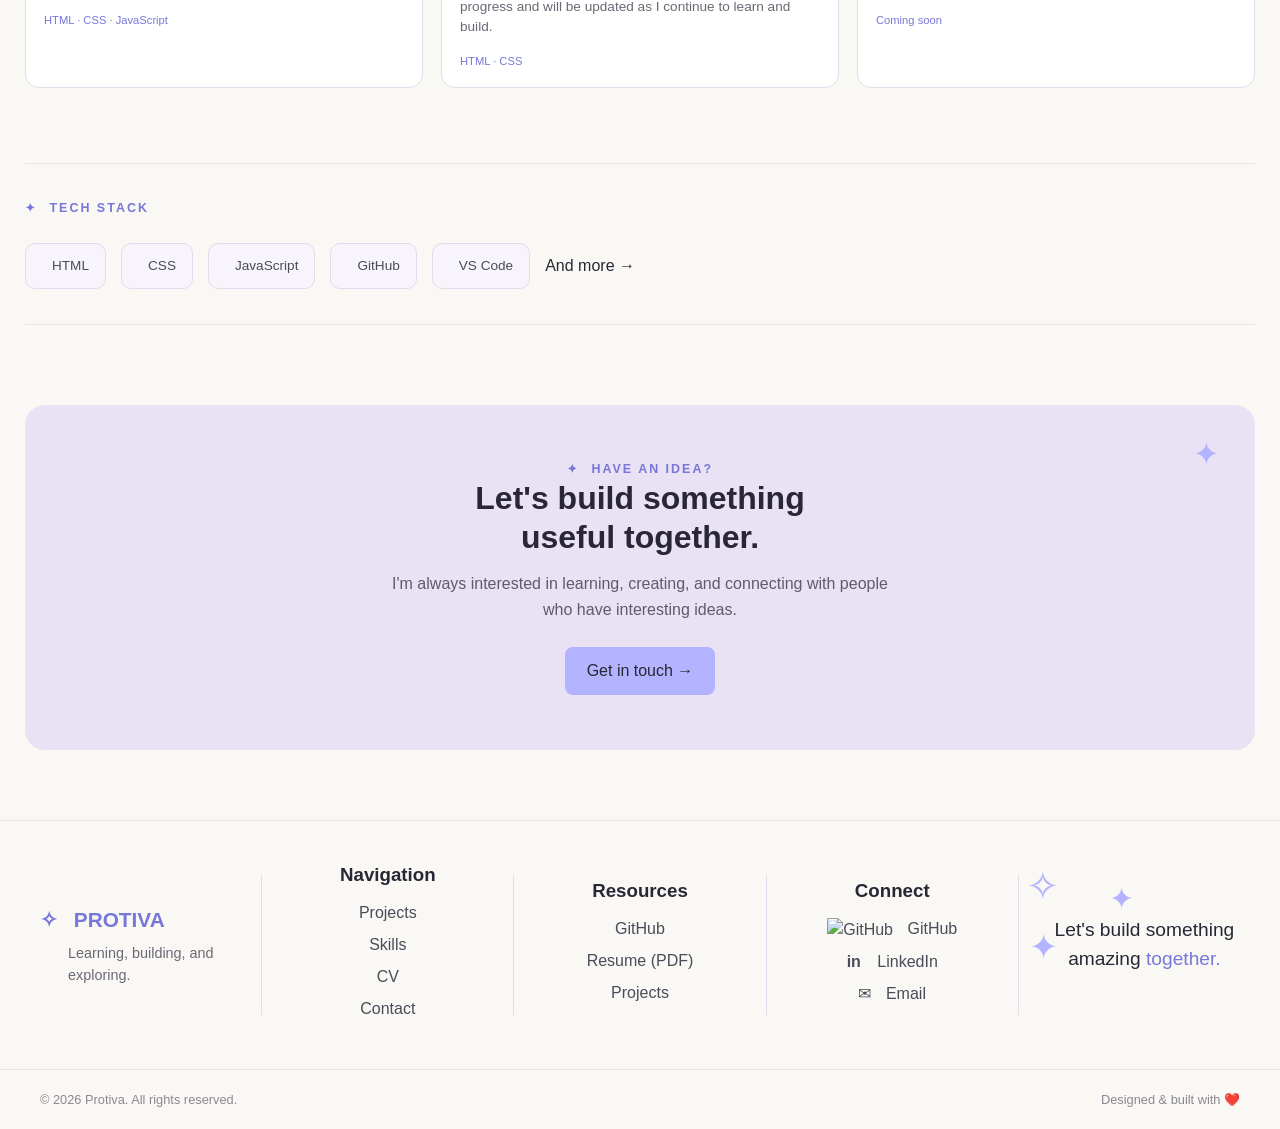
==== commit 14505078: "Update index.html" ====
--- a/index.html
+++ b/index.html
@@ -8,6 +8,7 @@
     <title>Protiva | Portfolio</title>
 
     <link rel="stylesheet" href="css/style.css">
+    <link rel="icon" type="image/svg+xml" href="images/icon.svg">
 
     <link
         rel="stylesheet"
@@ -104,7 +105,7 @@
             <div class="hero-visual">
 
                 <img
-                    src="../images/hero-illustration.png"
+                    src="images/hero-illustration.png"
                     alt="A creative digital workspace"
                     class="hero-image"
                 >
--- a/css/style.css
+++ b/css/style.css
@@ -16,6 +16,10 @@
 
 html {
     scroll-behavior: smooth;
+}
+
+svg {
+  filter: drop-shadow(0 0 10px #00FF88) drop-shadow(0 0 20px #00FF88);
 }
 
 body {
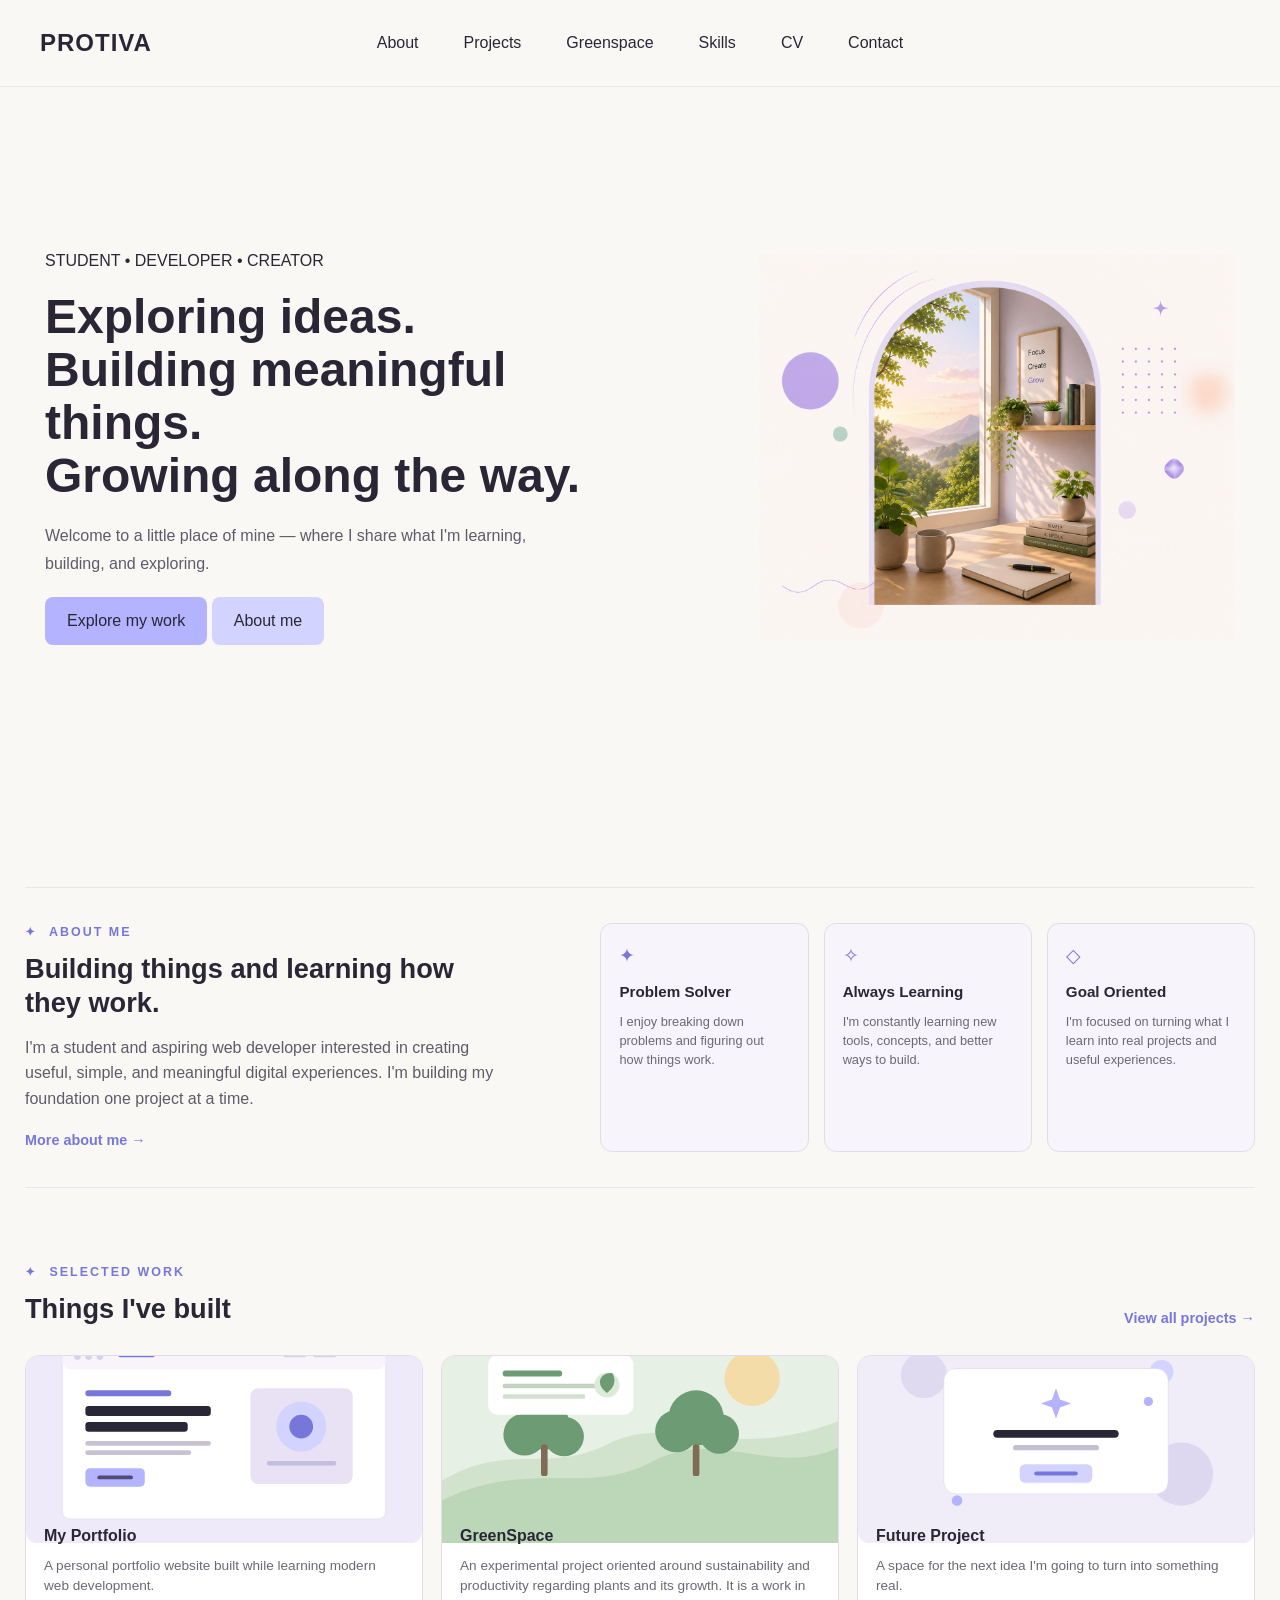
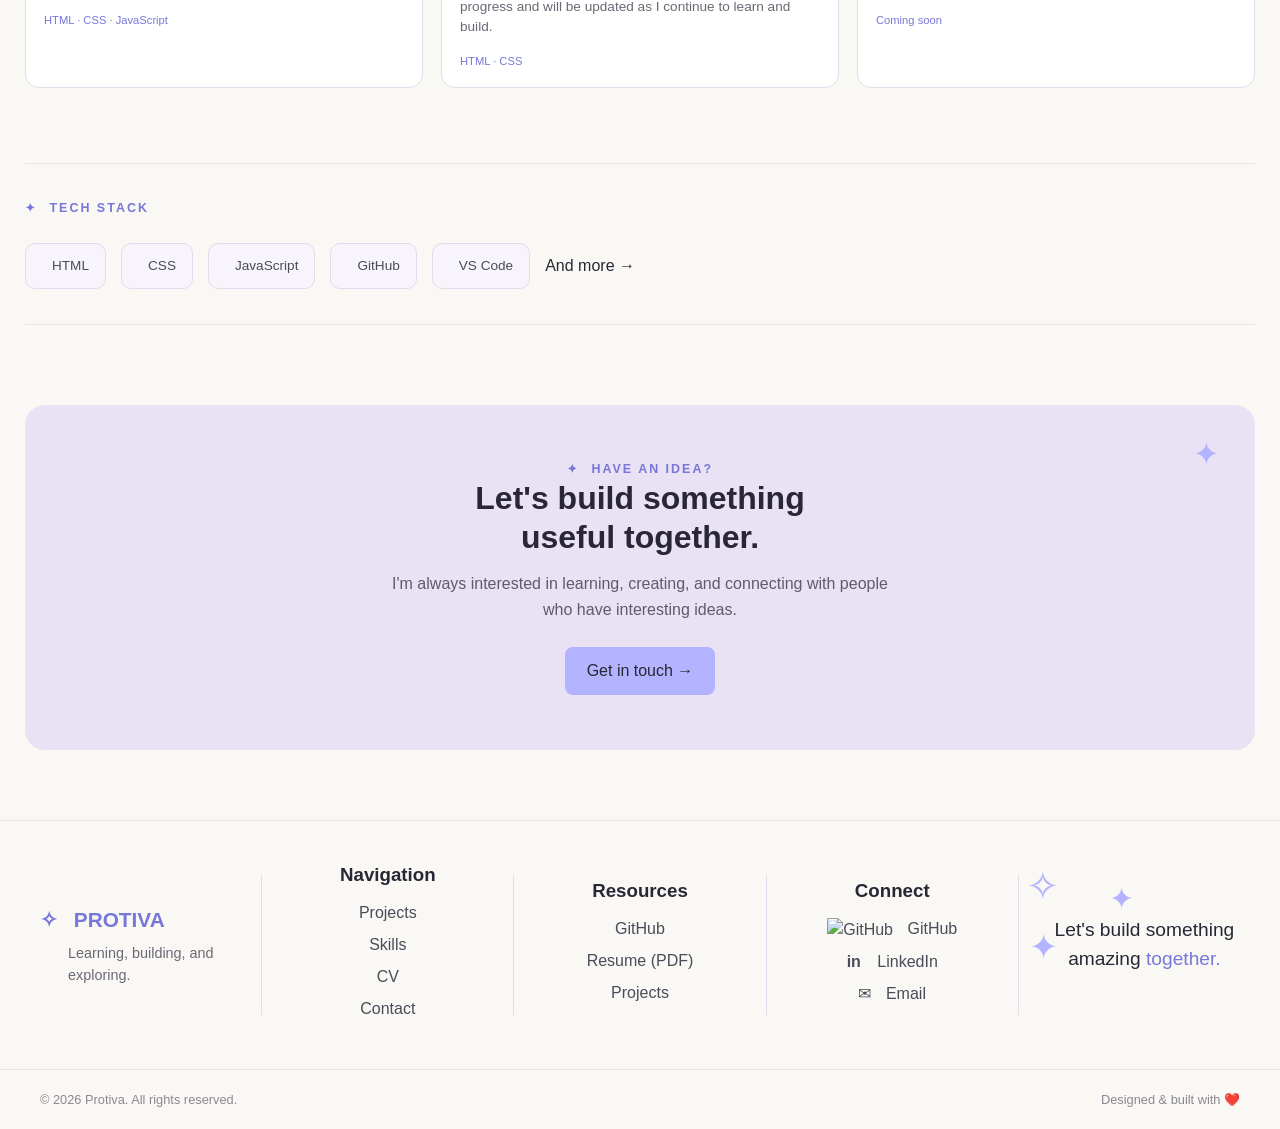
==== commit 0edace98: "Update index.html" ====
--- a/index.html
+++ b/index.html
@@ -8,7 +8,7 @@
     <title>Protiva | Portfolio</title>
 
     <link rel="stylesheet" href="css/style.css">
-    <link rel="icon" type="image/svg+xml" href="images/icon.svg">
+    <link rel="icon" type="image/svg+xml" href="images/icon.svg" class="icon-svg">
 
     <link
         rel="stylesheet"
@@ -35,7 +35,9 @@
                 <li>
                     <a href="pages/projects.html">Projects</a>
                 </li>
-
+                <li>
+                    <a href="greenspace.html">Greenspace</a>
+                </li>  
                 <li>
                     <a href="pages/skills.html">Skills</a>
                 </li>
--- a/css/style.css
+++ b/css/style.css
@@ -18,7 +18,7 @@
     scroll-behavior: smooth;
 }
 
-svg {
+.icon-svg {
   filter: drop-shadow(0 0 10px #00FF88) drop-shadow(0 0 20px #00FF88);
 }
 
@@ -662,7 +662,7 @@
     z-index: 3;
 
     right: 0;
-    bottom: 5px;
+    bottom: -40px;
 
     width: 190px;
 
